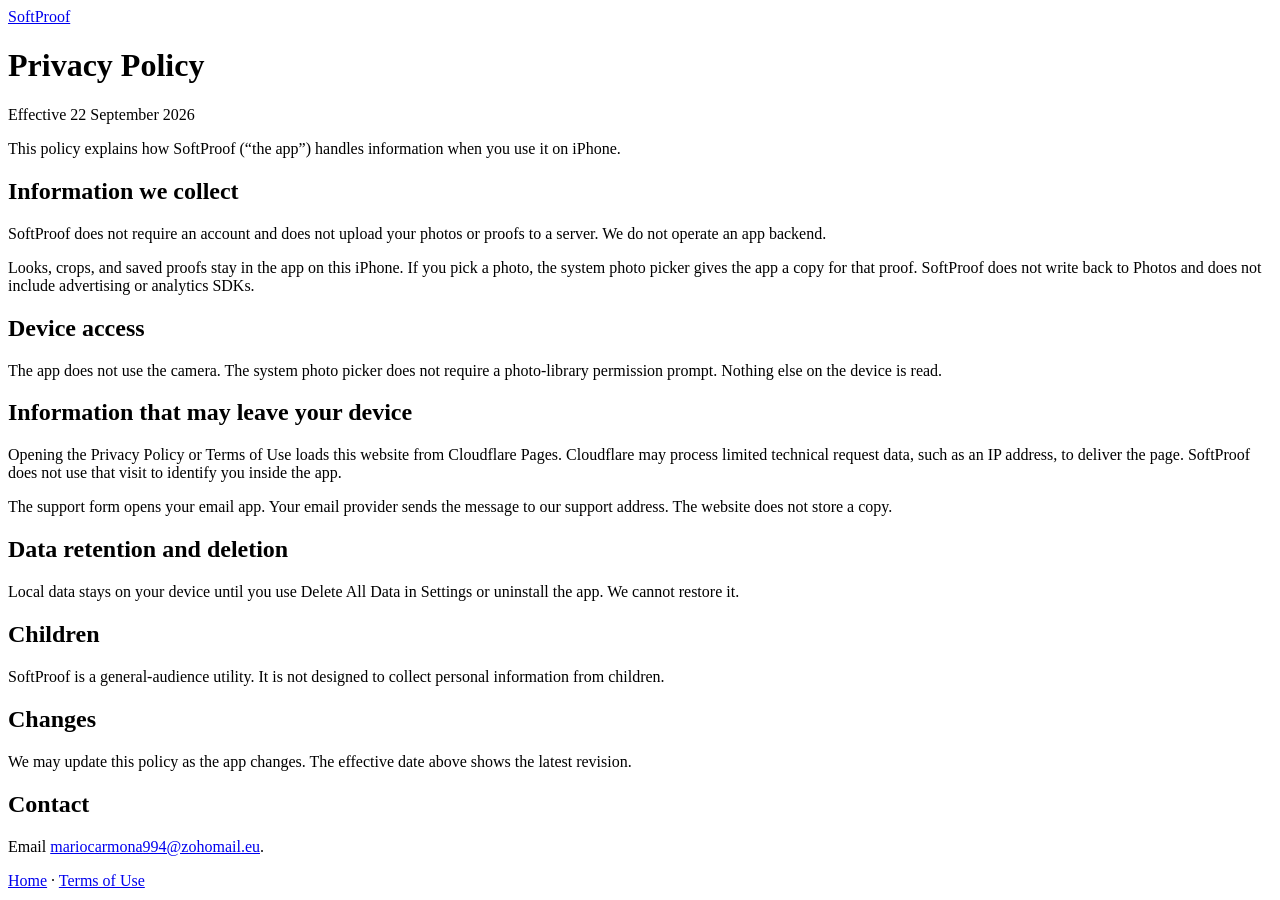
==== legal-site/privacy/index.html @ 584512aa "Prepare SoftProof for App Store upload on the shared account." ====
<!DOCTYPE html>
<html lang="en">
<head>
  <meta charset="utf-8">
  <meta name="viewport" content="width=device-width, initial-scale=1">
  <title>Privacy Policy — SoftProof</title>
  <link rel="stylesheet" href="/style.css">
</head>
<body>
  <main>
    <header>
      <a class="brand" href="/">SoftProof</a>
      <h1>Privacy Policy</h1>
      <p class="updated">Effective 22 September 2026</p>
    </header>
    <p>This policy explains how SoftProof (“the app”) handles information when you use it on iPhone.</p>
    <h2>Information we collect</h2>
    <div class="card">
      <p>SoftProof does not require an account and does not upload your photos or proofs to a server. We do not operate an app backend.</p>
    </div>
    <p>Looks, crops, and saved proofs stay in the app on this iPhone. If you pick a photo, the system photo picker gives the app a copy for that proof. SoftProof does not write back to Photos and does not include advertising or analytics SDKs.</p>
    <h2>Device access</h2>
    <p>The app does not use the camera. The system photo picker does not require a photo-library permission prompt. Nothing else on the device is read.</p>
    <h2>Information that may leave your device</h2>
    <p>Opening the Privacy Policy or Terms of Use loads this website from Cloudflare Pages. Cloudflare may process limited technical request data, such as an IP address, to deliver the page. SoftProof does not use that visit to identify you inside the app.</p>
    <p>The support form opens your email app. Your email provider sends the message to our support address. The website does not store a copy.</p>
    <h2>Data retention and deletion</h2>
    <p>Local data stays on your device until you use Delete All Data in Settings or uninstall the app. We cannot restore it.</p>
    <h2>Children</h2>
    <p>SoftProof is a general-audience utility. It is not designed to collect personal information from children.</p>
    <h2>Changes</h2>
    <p>We may update this policy as the app changes. The effective date above shows the latest revision.</p>
    <h2>Contact</h2>
    <p>Email <a href="mailto:mariocarmona994@zohomail.eu">mariocarmona994@zohomail.eu</a>.</p>
    <nav>
      <a href="/">Home</a>
      ·
      <a href="/terms/">Terms of Use</a>
    </nav>
  </main>
</body>
</html>
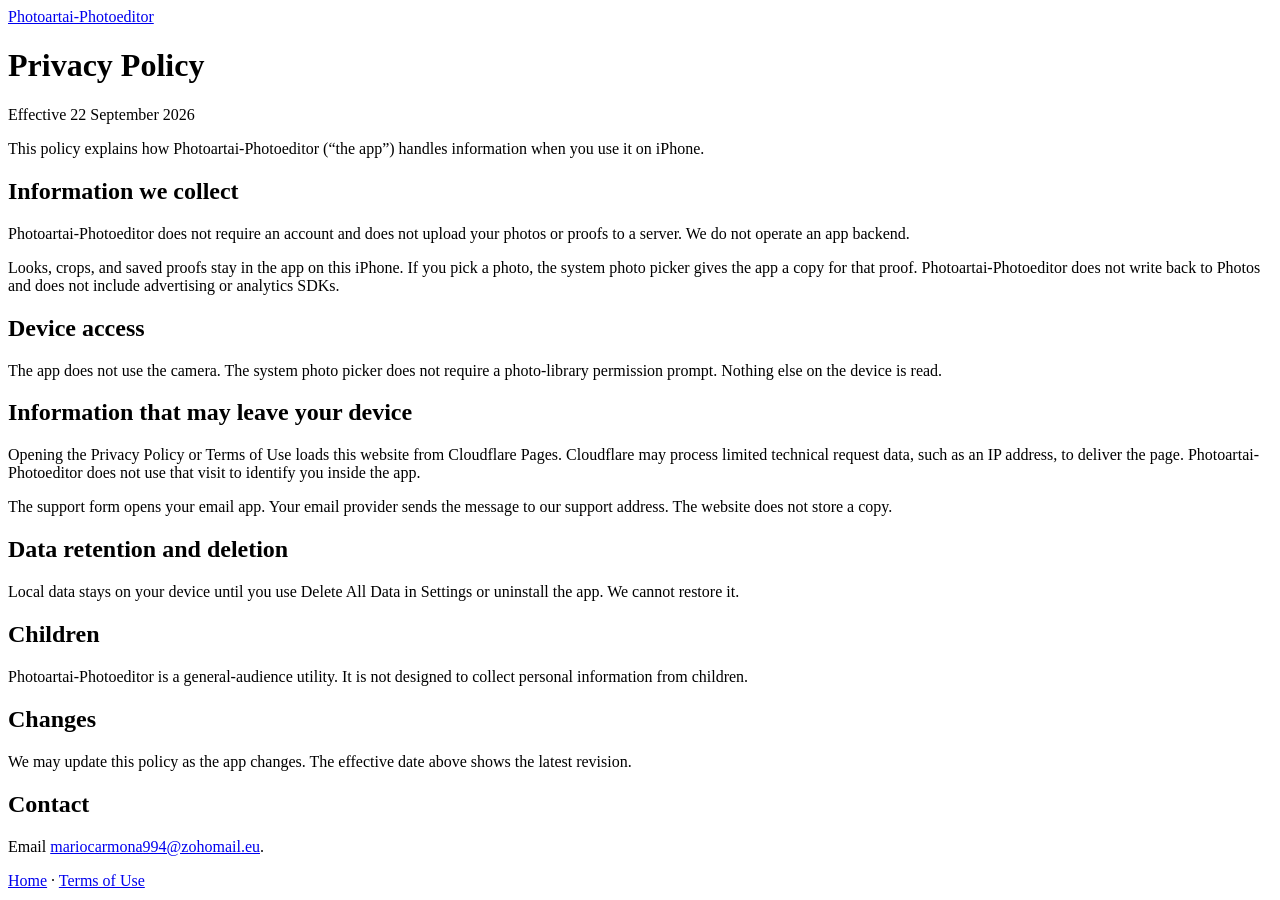
==== commit 11c02557: "Match the home-screen name and legal pages to the App Store title." ====
--- a/legal-site/privacy/index.html
+++ b/legal-site/privacy/index.html
@@ -3,31 +3,31 @@
 <head>
   <meta charset="utf-8">
   <meta name="viewport" content="width=device-width, initial-scale=1">
-  <title>Privacy Policy — SoftProof</title>
+  <title>Privacy Policy — Photoartai-Photoeditor</title>
   <link rel="stylesheet" href="/style.css">
 </head>
 <body>
   <main>
     <header>
-      <a class="brand" href="/">SoftProof</a>
+      <a class="brand" href="/">Photoartai-Photoeditor</a>
       <h1>Privacy Policy</h1>
       <p class="updated">Effective 22 September 2026</p>
     </header>
-    <p>This policy explains how SoftProof (“the app”) handles information when you use it on iPhone.</p>
+    <p>This policy explains how Photoartai-Photoeditor (“the app”) handles information when you use it on iPhone.</p>
     <h2>Information we collect</h2>
     <div class="card">
-      <p>SoftProof does not require an account and does not upload your photos or proofs to a server. We do not operate an app backend.</p>
+      <p>Photoartai-Photoeditor does not require an account and does not upload your photos or proofs to a server. We do not operate an app backend.</p>
     </div>
-    <p>Looks, crops, and saved proofs stay in the app on this iPhone. If you pick a photo, the system photo picker gives the app a copy for that proof. SoftProof does not write back to Photos and does not include advertising or analytics SDKs.</p>
+    <p>Looks, crops, and saved proofs stay in the app on this iPhone. If you pick a photo, the system photo picker gives the app a copy for that proof. Photoartai-Photoeditor does not write back to Photos and does not include advertising or analytics SDKs.</p>
     <h2>Device access</h2>
     <p>The app does not use the camera. The system photo picker does not require a photo-library permission prompt. Nothing else on the device is read.</p>
     <h2>Information that may leave your device</h2>
-    <p>Opening the Privacy Policy or Terms of Use loads this website from Cloudflare Pages. Cloudflare may process limited technical request data, such as an IP address, to deliver the page. SoftProof does not use that visit to identify you inside the app.</p>
+    <p>Opening the Privacy Policy or Terms of Use loads this website from Cloudflare Pages. Cloudflare may process limited technical request data, such as an IP address, to deliver the page. Photoartai-Photoeditor does not use that visit to identify you inside the app.</p>
     <p>The support form opens your email app. Your email provider sends the message to our support address. The website does not store a copy.</p>
     <h2>Data retention and deletion</h2>
     <p>Local data stays on your device until you use Delete All Data in Settings or uninstall the app. We cannot restore it.</p>
     <h2>Children</h2>
-    <p>SoftProof is a general-audience utility. It is not designed to collect personal information from children.</p>
+    <p>Photoartai-Photoeditor is a general-audience utility. It is not designed to collect personal information from children.</p>
     <h2>Changes</h2>
     <p>We may update this policy as the app changes. The effective date above shows the latest revision.</p>
     <h2>Contact</h2>
